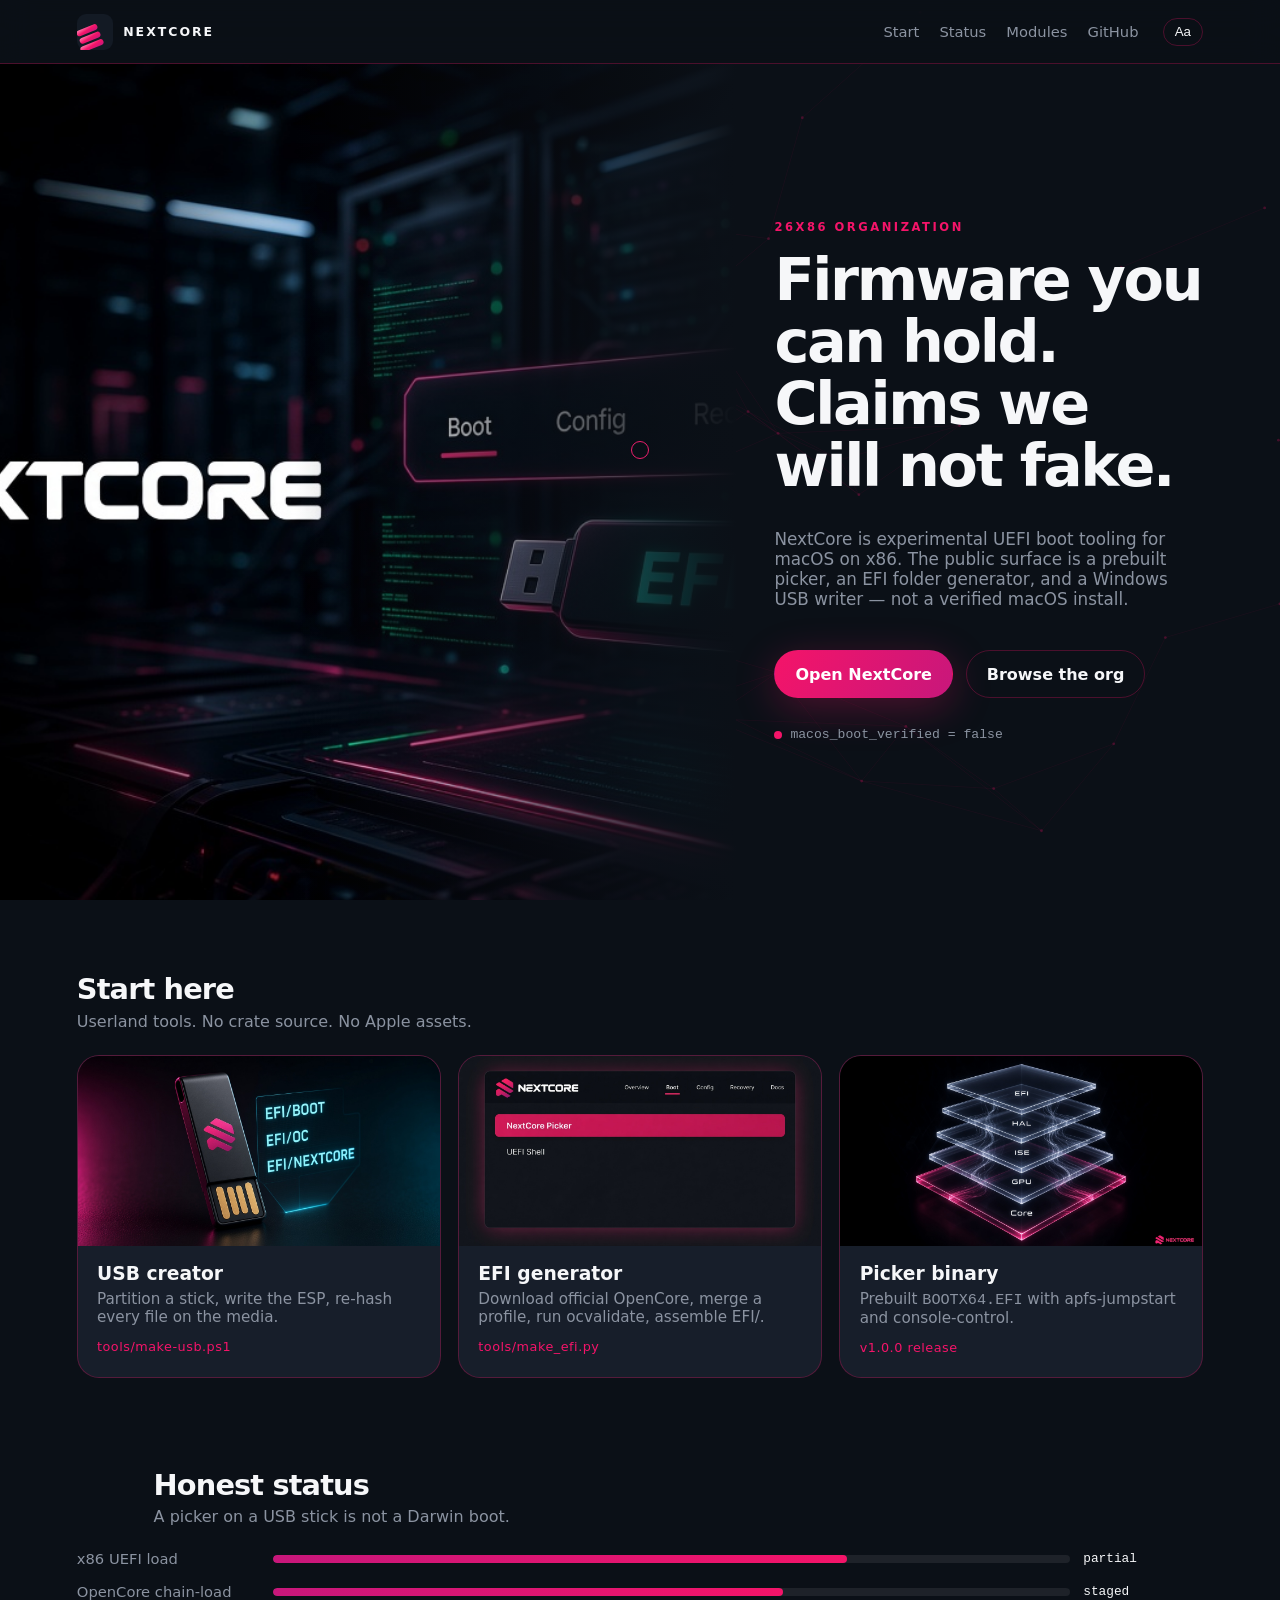
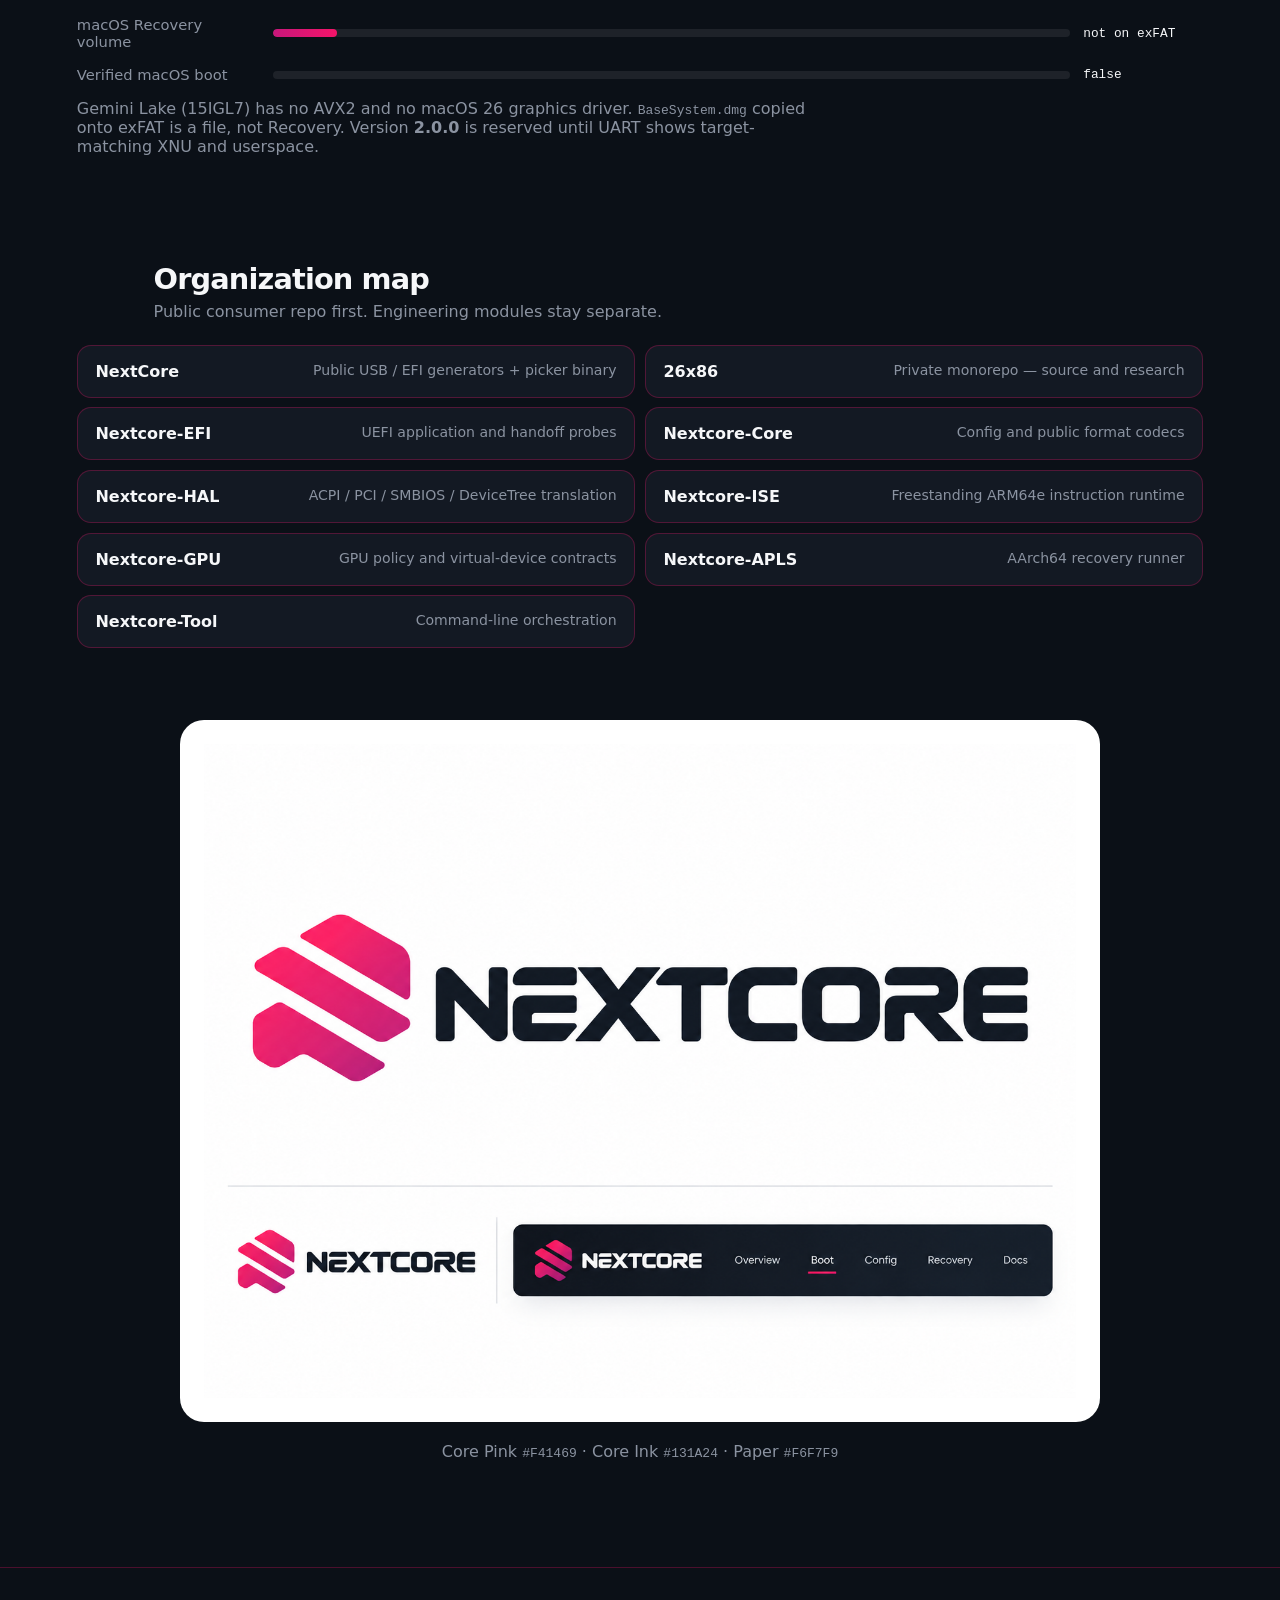
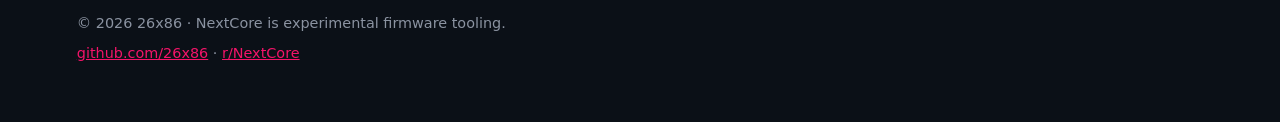
==== index.html @ dd9ae6ea "Add interactive NextCore organization landing. Ship generated brand scenes, a live grid, and honest " ====
<!DOCTYPE html>
<html lang="en">
<head>
  <meta charset="utf-8">
  <meta name="viewport" content="width=device-width, initial-scale=1">
  <title>NextCore — 26x86</title>
  <meta name="description" content="Experimental UEFI boot tooling for macOS on x86. Public USB and EFI generators. macos_boot_verified remains false.">
  <meta property="og:title" content="NextCore — 26x86">
  <meta property="og:description" content="Public USB creator, EFI folder generator, and prebuilt picker. Not a verified macOS boot.">
  <meta property="og:image" content="https://26x86.github.io/assets/nextcore-og.png">
  <meta property="og:type" content="website">
  <meta name="theme-color" content="#131A24">
  <link rel="icon" href="assets/nextcore-logo-mark.png" type="image/png">
  <link rel="stylesheet" href="styles.css">
</head>
<body>
  <div class="cursor" aria-hidden="true"></div>
  <canvas id="grid" aria-hidden="true"></canvas>

  <header class="top">
    <a class="brand" href="#top">
      <img src="assets/mark.svg" width="36" height="36" alt="">
      <span>NEXTCORE</span>
    </a>
    <nav>
      <a href="#start">Start</a>
      <a href="#status">Status</a>
      <a href="#modules">Modules</a>
      <a href="https://github.com/26x86">GitHub</a>
    </nav>
    <button class="theme" type="button" data-theme-toggle aria-label="Toggle light and dark">Aa</button>
  </header>

  <main id="top">
    <section class="hero">
      <div class="hero-visual">
        <img src="assets/nextcore-hero-banner.png" alt="NextCore symbol and UEFI picker laboratory scene">
        <div class="hero-veil"></div>
      </div>
      <div class="hero-copy">
        <p class="kicker">26x86 organization</p>
        <h1>Firmware you can hold.<br>Claims we will not fake.</h1>
        <p class="lede">
          NextCore is experimental UEFI boot tooling for macOS on x86.
          The public surface is a prebuilt picker, an EFI folder generator,
          and a Windows USB writer — not a verified macOS install.
        </p>
        <div class="cta">
          <a class="btn primary magnetic" href="https://github.com/26x86/NextCore">Open NextCore</a>
          <a class="btn ghost magnetic" href="https://github.com/26x86">Browse the org</a>
        </div>
        <p class="chip"><span class="dot"></span> macos_boot_verified = false</p>
      </div>
    </section>

    <section id="start" class="cards">
      <header class="section-head">
        <h2>Start here</h2>
        <p>Userland tools. No crate source. No Apple assets.</p>
      </header>
      <div class="grid3">
        <a class="card tilt" href="https://github.com/26x86/NextCore">
          <img src="assets/nextcore-card-usb.png" alt="USB stick with NextCore mark">
          <div class="card-body">
            <h3>USB creator</h3>
            <p>Partition a stick, write the ESP, re-hash every file on the media.</p>
            <span class="more">tools/make-usb.ps1</span>
          </div>
        </a>
        <a class="card tilt" href="https://github.com/26x86/NextCore">
          <img src="assets/nextcore-card-picker.png" alt="NextCore boot picker interface">
          <div class="card-body">
            <h3>EFI generator</h3>
            <p>Download official OpenCore, merge a profile, run ocvalidate, assemble EFI/.</p>
            <span class="more">tools/make_efi.py</span>
          </div>
        </a>
        <a class="card tilt" href="https://github.com/26x86/NextCore/releases/tag/v1.0.0">
          <img src="assets/nextcore-card-modules.png" alt="Layered firmware architecture">
          <div class="card-body">
            <h3>Picker binary</h3>
            <p>Prebuilt <code>BOOTX64.EFI</code> with apfs-jumpstart and console-control.</p>
            <span class="more">v1.0.0 release</span>
          </div>
        </a>
      </div>
    </section>

    <section id="status" class="status">
      <header class="section-head">
        <h2>Honest status</h2>
        <p>A picker on a USB stick is not a Darwin boot.</p>
      </header>
      <dl class="meters">
        <div>
          <dt>x86 UEFI load</dt>
          <dd><i style="--p:72%"></i><span>partial</span></dd>
        </div>
        <div>
          <dt>OpenCore chain-load</dt>
          <dd><i style="--p:64%"></i><span>staged</span></dd>
        </div>
        <div>
          <dt>macOS Recovery volume</dt>
          <dd><i style="--p:8%"></i><span>not on exFAT</span></dd>
        </div>
        <div>
          <dt>Verified macOS boot</dt>
          <dd><i style="--p:0%"></i><span>false</span></dd>
        </div>
      </dl>
      <p class="fine">
        Gemini Lake (15IGL7) has no AVX2 and no macOS 26 graphics driver.
        <code>BaseSystem.dmg</code> copied onto exFAT is a file, not Recovery.
        Version <strong>2.0.0</strong> is reserved until UART shows target-matching XNU and userspace.
      </p>
    </section>

    <section id="modules" class="modules">
      <header class="section-head">
        <h2>Organization map</h2>
        <p>Public consumer repo first. Engineering modules stay separate.</p>
      </header>
      <div class="mod-list">
        <a href="https://github.com/26x86/NextCore"><strong>NextCore</strong><span>Public USB / EFI generators + picker binary</span></a>
        <a href="https://github.com/26x86/26x86"><strong>26x86</strong><span>Private monorepo — source and research</span></a>
        <a href="https://github.com/26x86/Nextcore-EFI"><strong>Nextcore-EFI</strong><span>UEFI application and handoff probes</span></a>
        <a href="https://github.com/26x86/Nextcore-Core"><strong>Nextcore-Core</strong><span>Config and public format codecs</span></a>
        <a href="https://github.com/26x86/Nextcore-HAL"><strong>Nextcore-HAL</strong><span>ACPI / PCI / SMBIOS / DeviceTree translation</span></a>
        <a href="https://github.com/26x86/Nextcore-ISE"><strong>Nextcore-ISE</strong><span>Freestanding ARM64e instruction runtime</span></a>
        <a href="https://github.com/26x86/Nextcore-GPU"><strong>Nextcore-GPU</strong><span>GPU policy and virtual-device contracts</span></a>
        <a href="https://github.com/26x86/Nextcore-APLS"><strong>Nextcore-APLS</strong><span>AArch64 recovery runner</span></a>
        <a href="https://github.com/26x86/Nextcore-Tool"><strong>Nextcore-Tool</strong><span>Command-line orchestration</span></a>
      </div>
    </section>

    <section class="identity">
      <img class="board" src="assets/nextcore-brand-board.png" alt="NextCore brand board: symbol, wordmark, and dark navigation">
      <p>Core Pink <code>#F41469</code> · Core Ink <code>#131A24</code> · Paper <code>#F6F7F9</code></p>
    </section>
  </main>

  <footer>
    <p>© 2026 26x86 · NextCore is experimental firmware tooling.</p>
    <p><a href="https://github.com/26x86">github.com/26x86</a> · <a href="https://www.reddit.com/r/NextCore/">r/NextCore</a></p>
  </footer>
  <script src="app.js"></script>
</body>
</html>
---- styles.css ----
:root {
  --pink: #f41469;
  --magenta: #c8177b;
  --ink: #131a24;
  --paper: #f6f7f9;
  --muted: #8b93a1;
  --line: rgba(244, 20, 105, 0.28);
  --bg: #0b1017;
  --fg: #f6f7f9;
  --card: #171e2a;
  --cursor: var(--pink);
}

[data-theme="light"] {
  --bg: #f6f7f9;
  --fg: #131a24;
  --card: #ffffff;
  --muted: #5c6573;
  --line: rgba(19, 26, 36, 0.12);
  --cursor: #c8177b;
}

* { box-sizing: border-box; }
html { scroll-behavior: smooth; }
html, body { margin: 0; min-height: 100%; }
body {
  font-family: ui-sans-serif, system-ui, "Segoe UI", sans-serif;
  background: var(--bg);
  color: var(--fg);
  overflow-x: hidden;
}

body.has-cursor { cursor: none; }
body.has-cursor a, body.has-cursor button { cursor: none; }

.cursor {
  position: fixed;
  width: 18px;
  height: 18px;
  border: 1.5px solid var(--cursor);
  border-radius: 50%;
  pointer-events: none;
  z-index: 80;
  transform: translate(-50%, -50%);
  transition: width 0.18s, height 0.18s, background 0.18s;
  mix-blend-mode: exclusion;
}
.cursor.on-link {
  width: 42px;
  height: 42px;
  background: color-mix(in srgb, var(--pink) 35%, transparent);
}

#grid {
  position: fixed;
  inset: 0;
  z-index: 0;
  pointer-events: none;
  opacity: 0.45;
}

.top, main, footer { position: relative; z-index: 1; }

.top {
  position: sticky;
  top: 0;
  display: flex;
  align-items: center;
  gap: 1.5rem;
  padding: 0.85rem 6vw;
  background: color-mix(in srgb, var(--bg) 78%, transparent);
  backdrop-filter: blur(16px);
  border-bottom: 1px solid var(--line);
  z-index: 10;
}
.brand {
  display: flex;
  align-items: center;
  gap: 0.65rem;
  color: inherit;
  text-decoration: none;
  font-weight: 760;
  letter-spacing: 0.16em;
  font-size: 0.78rem;
}
.top nav {
  margin-left: auto;
  display: flex;
  gap: 1.25rem;
}
.top nav a {
  color: var(--muted);
  text-decoration: none;
  font-size: 0.92rem;
}
.top nav a:hover { color: var(--pink); }
.theme {
  border: 1px solid var(--line);
  background: transparent;
  color: var(--fg);
  border-radius: 999px;
  padding: 0.35rem 0.7rem;
}

.hero {
  display: grid;
  grid-template-columns: 1.15fr 0.85fr;
  min-height: calc(100vh - 64px);
}
.hero-visual {
  position: relative;
  overflow: hidden;
}
.hero-visual img {
  width: 100%;
  height: 100%;
  object-fit: cover;
  transform: scale(1.04);
  animation: drift 18s ease-in-out infinite alternate;
}
.hero-veil {
  position: absolute;
  inset: 0;
  background: linear-gradient(90deg, transparent 40%, var(--bg));
}
.hero-copy {
  display: flex;
  flex-direction: column;
  justify-content: center;
  padding: 8vh 6vw 8vh 3vw;
}
.kicker {
  color: var(--pink);
  letter-spacing: 0.22em;
  text-transform: uppercase;
  font-size: 0.72rem;
  font-weight: 700;
}
h1 {
  font-size: clamp(2.1rem, 4.6vw, 4.2rem);
  line-height: 1.05;
  letter-spacing: -0.04em;
  margin: 0.2rem 0 1rem;
}
.lede { color: var(--muted); font-size: 1.05rem; max-width: 38rem; }
.cta { display: flex; gap: 0.8rem; margin: 1.5rem 0 1rem; flex-wrap: wrap; }
.btn {
  display: inline-flex;
  align-items: center;
  padding: 0.85rem 1.25rem;
  border-radius: 999px;
  text-decoration: none;
  font-weight: 650;
  border: 1px solid transparent;
  transition: transform 0.2s, box-shadow 0.2s;
}
.btn.primary {
  background: linear-gradient(120deg, var(--pink), var(--magenta));
  color: white;
  box-shadow: 0 10px 40px rgba(244, 20, 105, 0.28);
}
.btn.ghost {
  border-color: var(--line);
  color: inherit;
}
.chip {
  display: inline-flex;
  align-items: center;
  gap: 0.5rem;
  font-family: ui-monospace, Consolas, monospace;
  font-size: 0.82rem;
  color: var(--muted);
}
.chip .dot {
  width: 8px;
  height: 8px;
  border-radius: 50%;
  background: var(--pink);
  box-shadow: 0 0 0 0 rgba(244, 20, 105, 0.7);
  animation: pulse 1.8s infinite;
}

.section-head { padding: 0 6vw 1.5rem; }
.section-head h2 { margin: 0 0 0.35rem; font-size: 1.8rem; letter-spacing: -0.03em; }
.section-head p { margin: 0; color: var(--muted); }

.cards { padding: 8vh 0 4vh; }
.grid3 {
  display: grid;
  grid-template-columns: repeat(3, 1fr);
  gap: 1.1rem;
  padding: 0 6vw;
}
.card {
  background: var(--card);
  border: 1px solid var(--line);
  border-radius: 22px;
  overflow: hidden;
  color: inherit;
  text-decoration: none;
  transform-style: preserve-3d;
  transition: border-color 0.2s;
}
.card:hover { border-color: var(--pink); }
.card img { width: 100%; height: 190px; object-fit: cover; display: block; }
.card-body { padding: 1.1rem 1.2rem 1.3rem; }
.card-body h3 { margin: 0 0 0.35rem; }
.card-body p { margin: 0; color: var(--muted); font-size: 0.95rem; }
.more {
  display: inline-block;
  margin-top: 0.8rem;
  color: var(--pink);
  font-size: 0.8rem;
  letter-spacing: 0.04em;
}

.status { padding: 6vh 6vw; }
.meters { display: grid; gap: 1rem; margin: 0; }
.meters div { display: grid; grid-template-columns: 180px 1fr; gap: 1rem; align-items: center; }
.meters dt { margin: 0; color: var(--muted); font-size: 0.92rem; }
.meters dd { margin: 0; display: flex; align-items: center; gap: 0.8rem; }
.meters i {
  display: block;
  height: 8px;
  flex: 1;
  border-radius: 99px;
  background: color-mix(in srgb, var(--fg) 8%, transparent);
  position: relative;
  overflow: hidden;
}
.meters i::after {
  content: "";
  position: absolute;
  inset: 0 auto 0 0;
  width: var(--p);
  border-radius: inherit;
  background: linear-gradient(90deg, var(--magenta), var(--pink));
}
.meters span { font-family: ui-monospace, Consolas, monospace; font-size: 0.8rem; width: 7.5rem; }
.fine { color: var(--muted); max-width: 46rem; }

.modules { padding: 4vh 6vw 8vh; }
.mod-list {
  display: grid;
  grid-template-columns: 1fr 1fr;
  gap: 0.6rem;
}
.mod-list a {
  display: flex;
  justify-content: space-between;
  gap: 1rem;
  padding: 1rem 1.1rem;
  border: 1px solid var(--line);
  border-radius: 14px;
  text-decoration: none;
  color: inherit;
  background: color-mix(in srgb, var(--card) 70%, transparent);
}
.mod-list a:hover { border-color: var(--pink); transform: translateX(4px); }
.mod-list span { color: var(--muted); font-size: 0.88rem; }

.identity {
  padding: 0 6vw 10vh;
  text-align: center;
}
.board {
  width: min(920px, 100%);
  border-radius: 24px;
  background: white;
  padding: 1.5rem;
}
.identity p { color: var(--muted); }

footer {
  padding: 2rem 6vw 3rem;
  border-top: 1px solid var(--line);
  color: var(--muted);
  font-size: 0.9rem;
}
footer a { color: var(--pink); }

@keyframes drift {
  from { transform: scale(1.04) translate3d(0, 0, 0); }
  to { transform: scale(1.08) translate3d(-1.5%, -1%, 0); }
}
@keyframes pulse {
  70% { box-shadow: 0 0 0 10px transparent; }
}

@media (max-width: 980px) {
  .hero { grid-template-columns: 1fr; min-height: auto; }
  .hero-visual { height: 42vh; }
  .hero-veil { background: linear-gradient(180deg, transparent, var(--bg)); }
  .grid3, .mod-list { grid-template-columns: 1fr; }
  .meters div { grid-template-columns: 1fr; }
  .top nav { display: none; }
}

@media (prefers-reduced-motion: reduce) {
  *, *::before, *::after { animation: none !important; transition: none !important; }
  html { scroll-behavior: auto; }
}
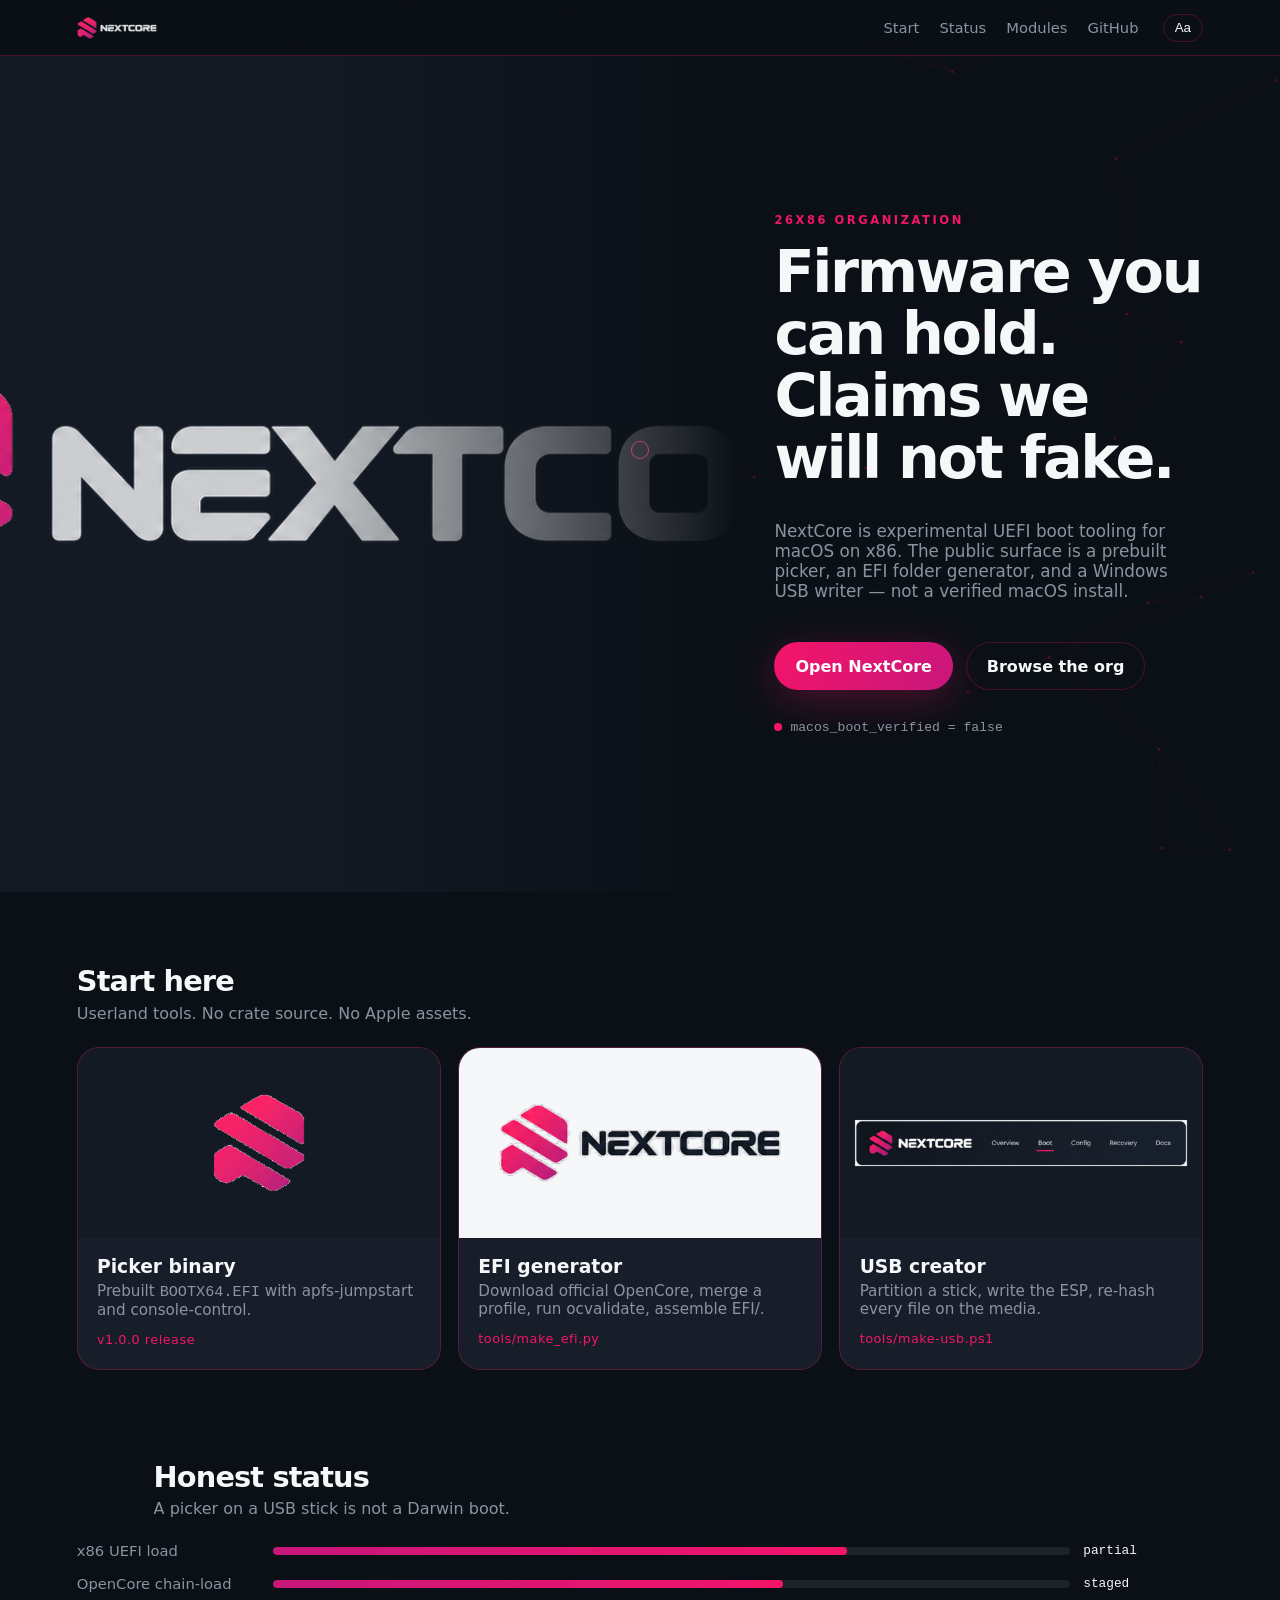
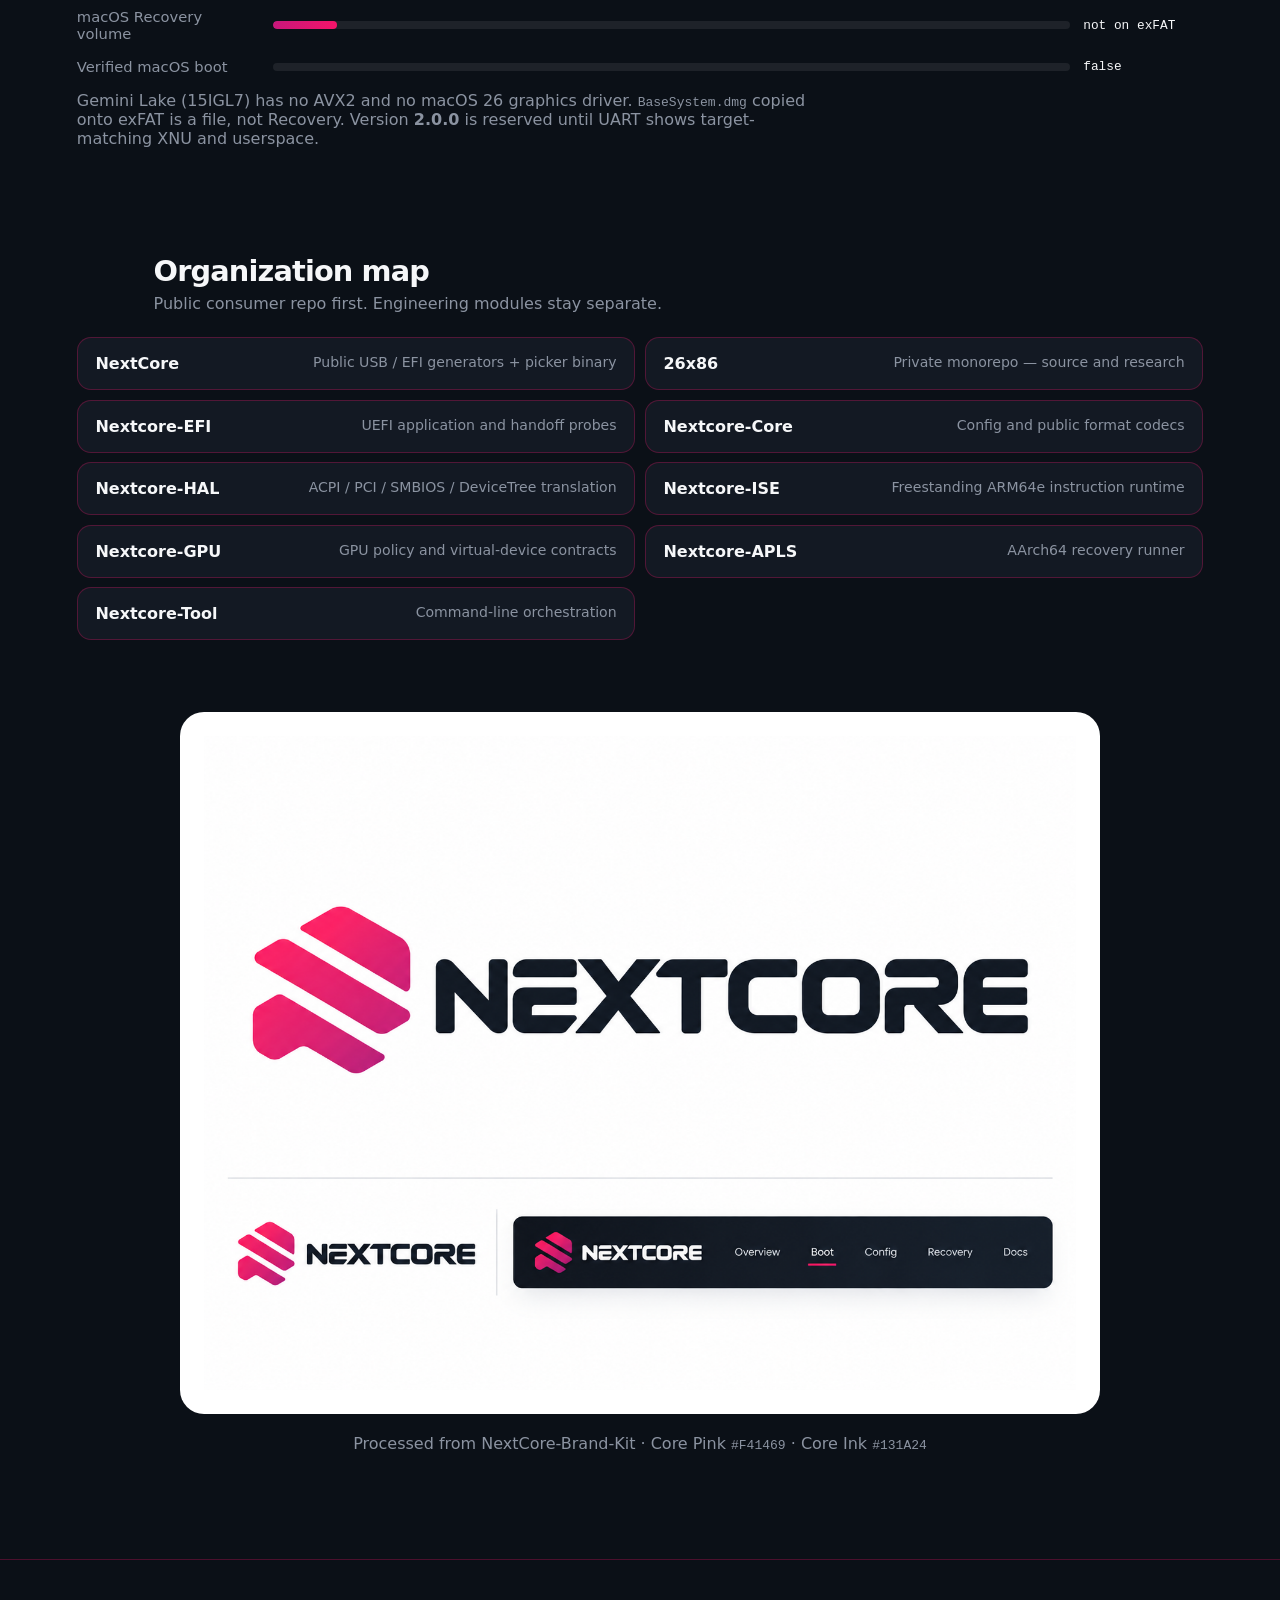
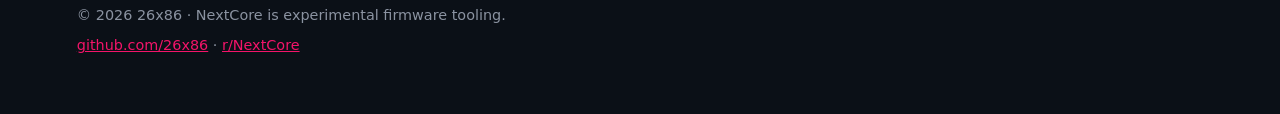
==== commit 38598eb9: "Replace generated marks with processed NextCore brand-kit lockups. Crop the official board into symb" ====
--- a/index.html
+++ b/index.html
@@ -7,10 +7,10 @@
   <meta name="description" content="Experimental UEFI boot tooling for macOS on x86. Public USB and EFI generators. macos_boot_verified remains false.">
   <meta property="og:title" content="NextCore — 26x86">
   <meta property="og:description" content="Public USB creator, EFI folder generator, and prebuilt picker. Not a verified macOS boot.">
-  <meta property="og:image" content="https://26x86.github.io/assets/nextcore-og.png">
+  <meta property="og:image" content="https://26x86.github.io/assets/og.png">
   <meta property="og:type" content="website">
   <meta name="theme-color" content="#131A24">
-  <link rel="icon" href="assets/nextcore-logo-mark.png" type="image/png">
+  <link rel="icon" href="assets/favicon.png" type="image/png">
   <link rel="stylesheet" href="styles.css">
 </head>
 <body>
@@ -19,8 +19,8 @@
 
   <header class="top">
     <a class="brand" href="#top">
-      <img src="assets/mark.svg" width="36" height="36" alt="">
-      <span>NEXTCORE</span>
+      <img class="word dark" src="assets/lockup-compact-white.png" alt="NEXTCORE">
+      <img class="word light" src="assets/lockup-compact-ink.png" alt="">
     </a>
     <nav>
       <a href="#start">Start</a>
@@ -34,7 +34,7 @@
   <main id="top">
     <section class="hero">
       <div class="hero-visual">
-        <img src="assets/nextcore-hero-banner.png" alt="NextCore symbol and UEFI picker laboratory scene">
+        <img src="assets/hero.png" alt="NextCore symbol and wordmark on Core Ink">
         <div class="hero-veil"></div>
       </div>
       <div class="hero-copy">
@@ -60,27 +60,27 @@
       </header>
       <div class="grid3">
         <a class="card tilt" href="https://github.com/26x86/NextCore">
-          <img src="assets/nextcore-card-usb.png" alt="USB stick with NextCore mark">
+          <img src="assets/card-mark.png" alt="NextCore symbol">
           <div class="card-body">
-            <h3>USB creator</h3>
-            <p>Partition a stick, write the ESP, re-hash every file on the media.</p>
-            <span class="more">tools/make-usb.ps1</span>
+            <h3>Picker binary</h3>
+            <p>Prebuilt <code>BOOTX64.EFI</code> with apfs-jumpstart and console-control.</p>
+            <span class="more">v1.0.0 release</span>
           </div>
         </a>
         <a class="card tilt" href="https://github.com/26x86/NextCore">
-          <img src="assets/nextcore-card-picker.png" alt="NextCore boot picker interface">
+          <img src="assets/card-lockup.png" alt="NextCore horizontal lockup">
           <div class="card-body">
             <h3>EFI generator</h3>
             <p>Download official OpenCore, merge a profile, run ocvalidate, assemble EFI/.</p>
             <span class="more">tools/make_efi.py</span>
           </div>
         </a>
-        <a class="card tilt" href="https://github.com/26x86/NextCore/releases/tag/v1.0.0">
-          <img src="assets/nextcore-card-modules.png" alt="Layered firmware architecture">
+        <a class="card tilt" href="https://github.com/26x86/NextCore">
+          <img src="assets/card-nav.png" alt="NextCore dark navigation: Boot selected">
           <div class="card-body">
-            <h3>Picker binary</h3>
-            <p>Prebuilt <code>BOOTX64.EFI</code> with apfs-jumpstart and console-control.</p>
-            <span class="more">v1.0.0 release</span>
+            <h3>USB creator</h3>
+            <p>Partition a stick, write the ESP, re-hash every file on the media.</p>
+            <span class="more">tools/make-usb.ps1</span>
           </div>
         </a>
       </div>
@@ -135,8 +135,8 @@
     </section>
 
     <section class="identity">
-      <img class="board" src="assets/nextcore-brand-board.png" alt="NextCore brand board: symbol, wordmark, and dark navigation">
-      <p>Core Pink <code>#F41469</code> · Core Ink <code>#131A24</code> · Paper <code>#F6F7F9</code></p>
+      <img class="board" src="assets/nextcore-brand-board.png" alt="Official NextCore brand board">
+      <p>Processed from NextCore-Brand-Kit · Core Pink <code>#F41469</code> · Core Ink <code>#131A24</code></p>
     </section>
   </main>
 
--- a/styles.css
+++ b/styles.css
@@ -79,10 +79,14 @@
   gap: 0.65rem;
   color: inherit;
   text-decoration: none;
-  font-weight: 760;
-  letter-spacing: 0.16em;
-  font-size: 0.78rem;
-}
+}
+.brand .word {
+  height: 22px;
+  width: auto;
+}
+.brand .word.light { display: none; }
+[data-theme="light"] .brand .word.dark { display: none; }
+[data-theme="light"] .brand .word.light { display: block; }
 .top nav {
   margin-left: auto;
   display: flex;
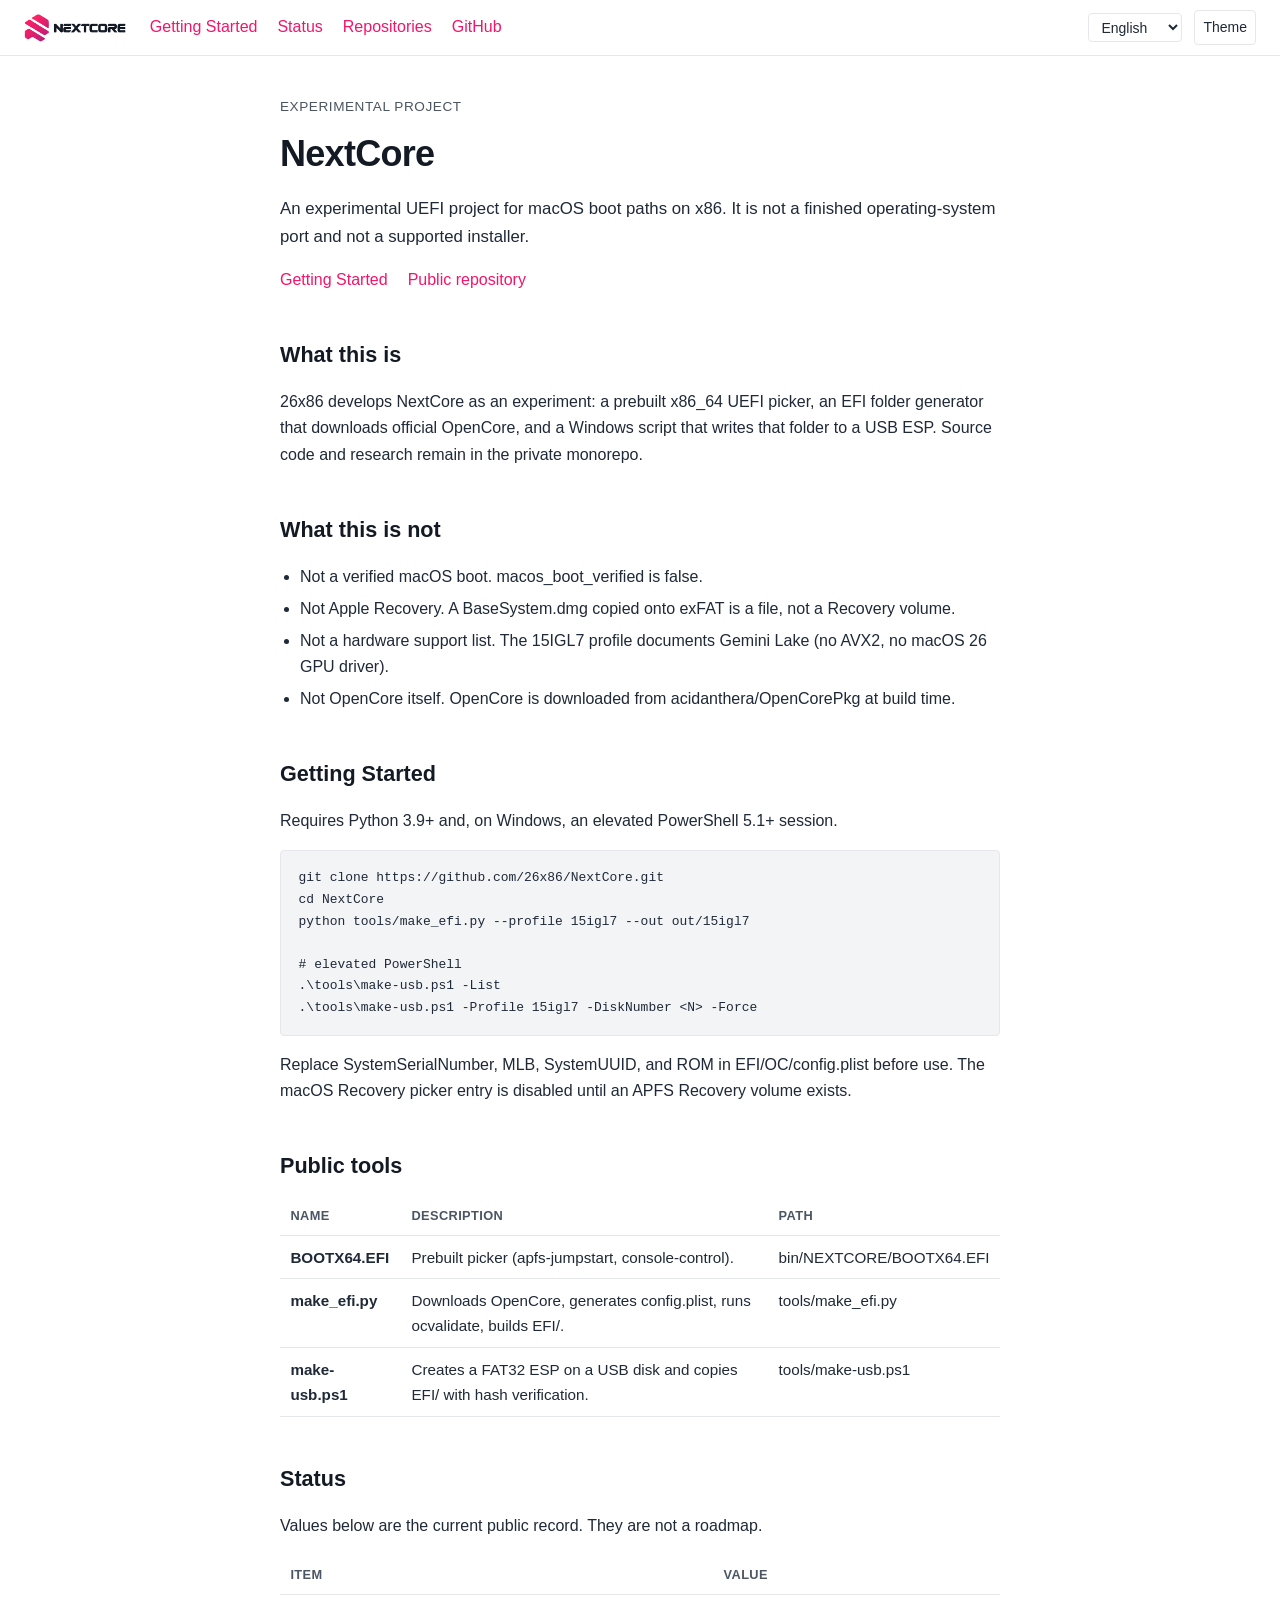
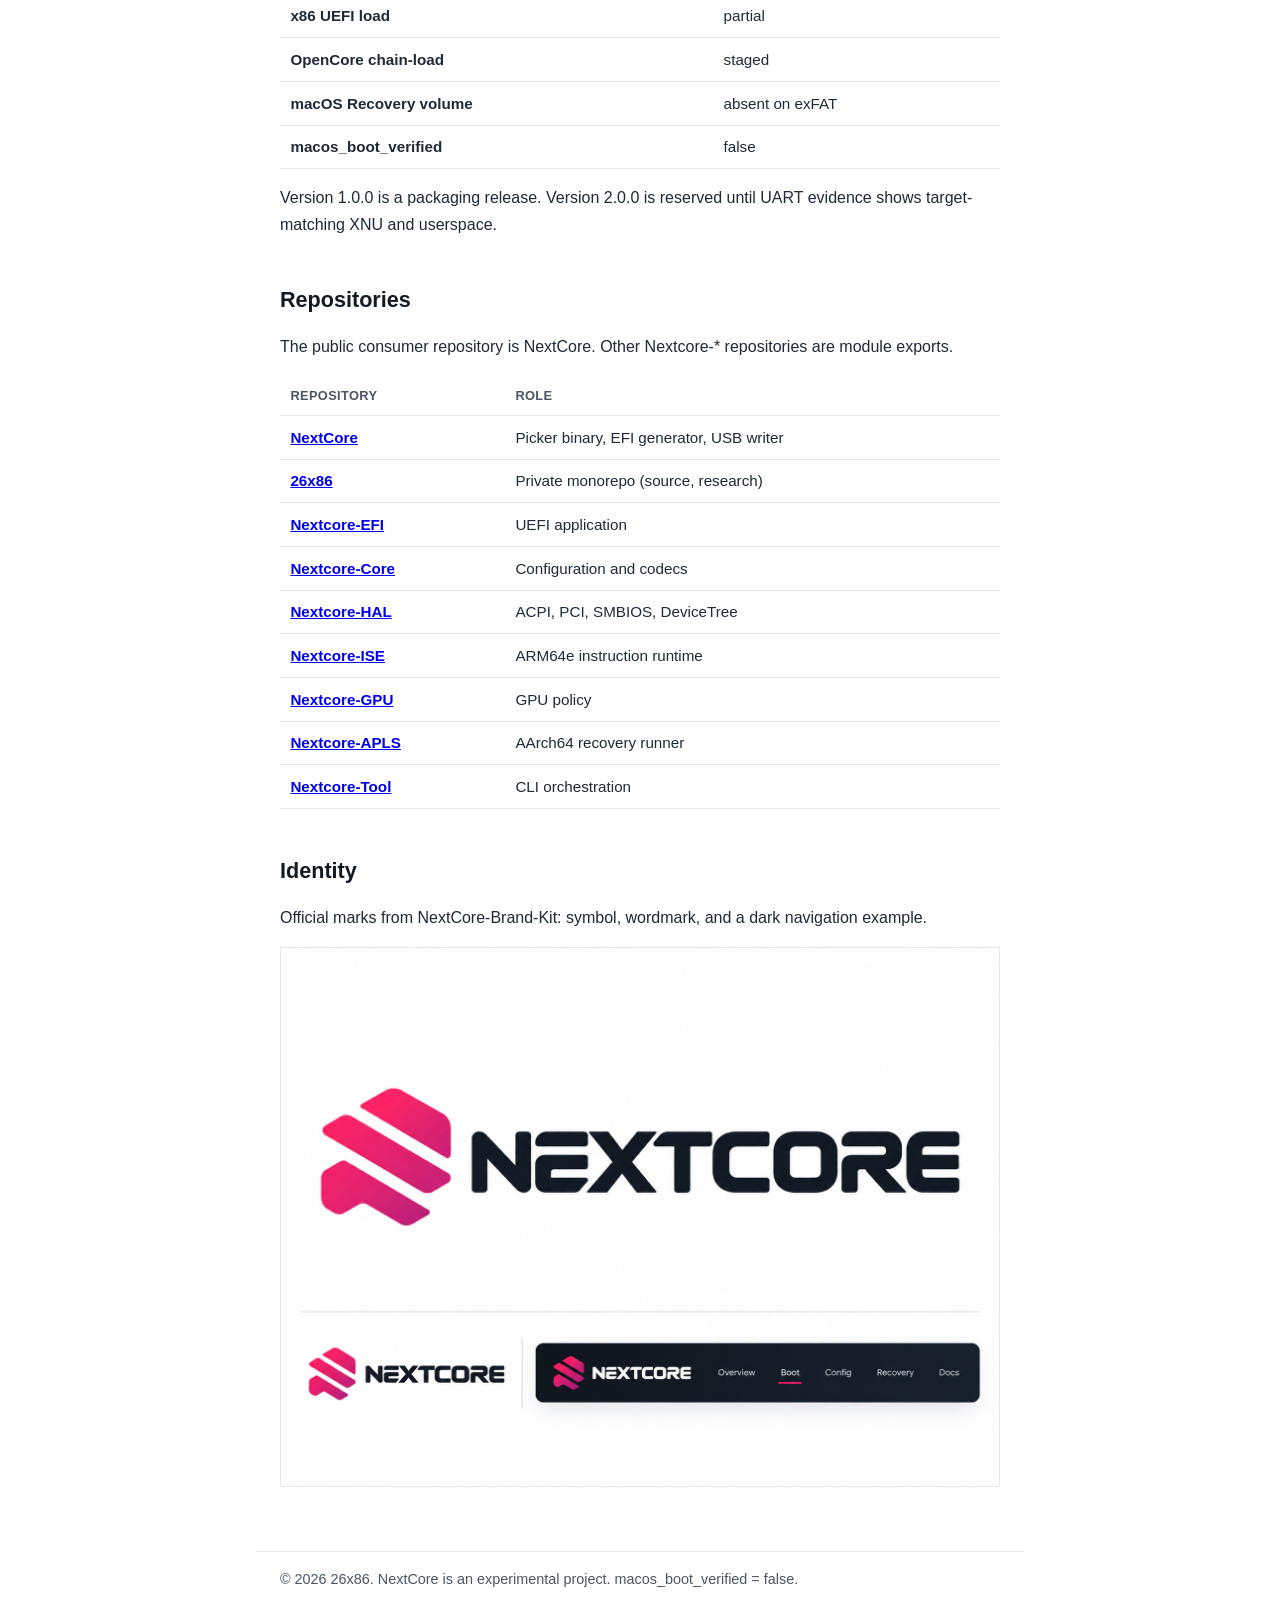
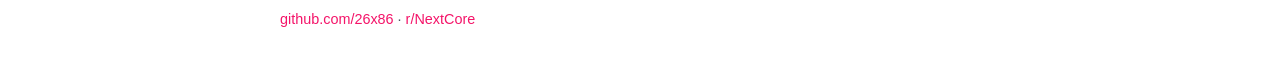
==== commit e73f40a2: "Rewrite the org site as a factual documentation page. Co-authored-by: Cursor <cursoragent@cursor.com" ====
--- a/index.html
+++ b/index.html
@@ -1,149 +1,196 @@
 <!DOCTYPE html>
-<html lang="en">
+<html lang="en" data-theme="light">
 <head>
   <meta charset="utf-8">
   <meta name="viewport" content="width=device-width, initial-scale=1">
-  <title>NextCore — 26x86</title>
-  <meta name="description" content="Experimental UEFI boot tooling for macOS on x86. Public USB and EFI generators. macos_boot_verified remains false.">
-  <meta property="og:title" content="NextCore — 26x86">
-  <meta property="og:description" content="Public USB creator, EFI folder generator, and prebuilt picker. Not a verified macOS boot.">
+  <title>NextCore</title>
+  <meta name="description" content="Experimental UEFI project for macOS on x86. Public EFI picker, EFI folder generator, and USB writer. macos_boot_verified is false.">
+  <meta property="og:title" content="NextCore">
+  <meta property="og:description" content="Experimental UEFI project for macOS on x86. macos_boot_verified is false.">
   <meta property="og:image" content="https://26x86.github.io/assets/og.png">
   <meta property="og:type" content="website">
-  <meta name="theme-color" content="#131A24">
+  <meta name="theme-color" content="#ffffff">
   <link rel="icon" href="assets/favicon.png" type="image/png">
   <link rel="stylesheet" href="styles.css">
 </head>
 <body>
-  <div class="cursor" aria-hidden="true"></div>
-  <canvas id="grid" aria-hidden="true"></canvas>
-
   <header class="top">
     <a class="brand" href="#top">
-      <img class="word dark" src="assets/lockup-compact-white.png" alt="NEXTCORE">
-      <img class="word light" src="assets/lockup-compact-ink.png" alt="">
+      <img class="word light" src="assets/lockup-compact-ink.png" alt="NextCore" data-alt-hero>
+      <img class="word dark" src="assets/lockup-compact-white.png" alt="">
     </a>
-    <nav>
-      <a href="#start">Start</a>
-      <a href="#status">Status</a>
-      <a href="#modules">Modules</a>
-      <a href="https://github.com/26x86">GitHub</a>
+    <button class="menu" type="button" data-menu data-i18n="menu" aria-expanded="false">Menu</button>
+    <nav data-nav>
+      <a href="#start" data-i18n="nav.start">Getting Started</a>
+      <a href="#status" data-i18n="nav.status">Status</a>
+      <a href="#repos" data-i18n="nav.repos">Repositories</a>
+      <a href="https://github.com/26x86" data-i18n="nav.github">GitHub</a>
     </nav>
-    <button class="theme" type="button" data-theme-toggle aria-label="Toggle light and dark">Aa</button>
+    <div class="controls">
+      <label class="lang">
+        <span class="sr" data-i18n="lang">Language</span>
+        <select data-lang-select aria-label="Language">
+          <option value="en">English</option>
+          <option value="ko">한국어</option>
+          <option value="ja">日本語</option>
+          <option value="zh">简体中文</option>
+        </select>
+      </label>
+      <button class="theme" type="button" data-theme-toggle data-i18n="theme">Color scheme</button>
+    </div>
   </header>
 
   <main id="top">
-    <section class="hero">
-      <div class="hero-visual">
-        <img src="assets/hero.png" alt="NextCore symbol and wordmark on Core Ink">
-        <div class="hero-veil"></div>
-      </div>
-      <div class="hero-copy">
-        <p class="kicker">26x86 organization</p>
-        <h1>Firmware you can hold.<br>Claims we will not fake.</h1>
-        <p class="lede">
-          NextCore is experimental UEFI boot tooling for macOS on x86.
-          The public surface is a prebuilt picker, an EFI folder generator,
-          and a Windows USB writer — not a verified macOS install.
-        </p>
-        <div class="cta">
-          <a class="btn primary magnetic" href="https://github.com/26x86/NextCore">Open NextCore</a>
-          <a class="btn ghost magnetic" href="https://github.com/26x86">Browse the org</a>
-        </div>
-        <p class="chip"><span class="dot"></span> macos_boot_verified = false</p>
-      </div>
+    <p class="kicker" data-i18n="kicker">Experimental project</p>
+    <h1 data-i18n="h1">NextCore</h1>
+    <p class="lede" data-i18n="lede">An experimental UEFI project for macOS boot paths on x86. It is not a finished operating-system port and not a supported installer.</p>
+    <p class="cta">
+      <a href="#start" data-i18n="ctaStart">Getting Started</a>
+      <a href="https://github.com/26x86/NextCore" data-i18n="ctaRepo">Public repository</a>
+    </p>
+
+    <section id="about">
+      <h2 data-i18n="whatTitle">What this is</h2>
+      <p data-i18n="whatBody">26x86 develops NextCore as an experiment: a prebuilt x86_64 UEFI picker, an EFI folder generator that downloads official OpenCore, and a Windows script that writes that folder to a USB ESP. Crate source and research stay in the private monorepo.</p>
+      <h2 data-i18n="notTitle">What this is not</h2>
+      <ul>
+        <li data-not="0">Not a verified macOS boot. macos_boot_verified is false.</li>
+        <li data-not="1">Not Apple Recovery. A BaseSystem.dmg copied onto exFAT is a file, not a Recovery volume.</li>
+        <li data-not="2">Not a hardware support list. The 15IGL7 profile documents Gemini Lake (no AVX2, no macOS 26 GPU driver).</li>
+        <li data-not="3">Not OpenCore itself. OpenCore is downloaded from acidanthera/OpenCorePkg at build time.</li>
+      </ul>
     </section>
 
-    <section id="start" class="cards">
-      <header class="section-head">
-        <h2>Start here</h2>
-        <p>Userland tools. No crate source. No Apple assets.</p>
-      </header>
-      <div class="grid3">
-        <a class="card tilt" href="https://github.com/26x86/NextCore">
-          <img src="assets/card-mark.png" alt="NextCore symbol">
-          <div class="card-body">
-            <h3>Picker binary</h3>
-            <p>Prebuilt <code>BOOTX64.EFI</code> with apfs-jumpstart and console-control.</p>
-            <span class="more">v1.0.0 release</span>
-          </div>
-        </a>
-        <a class="card tilt" href="https://github.com/26x86/NextCore">
-          <img src="assets/card-lockup.png" alt="NextCore horizontal lockup">
-          <div class="card-body">
-            <h3>EFI generator</h3>
-            <p>Download official OpenCore, merge a profile, run ocvalidate, assemble EFI/.</p>
-            <span class="more">tools/make_efi.py</span>
-          </div>
-        </a>
-        <a class="card tilt" href="https://github.com/26x86/NextCore">
-          <img src="assets/card-nav.png" alt="NextCore dark navigation: Boot selected">
-          <div class="card-body">
-            <h3>USB creator</h3>
-            <p>Partition a stick, write the ESP, re-hash every file on the media.</p>
-            <span class="more">tools/make-usb.ps1</span>
-          </div>
-        </a>
-      </div>
+    <section id="start">
+      <h2 data-i18n="startTitle">Getting Started</h2>
+      <p data-i18n="startLede">Requires Python 3.9+ and, on Windows, an elevated PowerShell 5.1+ session.</p>
+      <pre><code>git clone https://github.com/26x86/NextCore.git
+cd NextCore
+python tools/make_efi.py --profile 15igl7 --out out/15igl7
+
+# elevated PowerShell
+.\tools\make-usb.ps1 -List
+.\tools\make-usb.ps1 -Profile 15igl7 -DiskNumber &lt;N&gt; -Force</code></pre>
+      <p data-i18n="startNote">Replace SystemSerialNumber, MLB, SystemUUID, and ROM in EFI/OC/config.plist before use. The macOS Recovery picker entry is disabled until an APFS Recovery volume exists.</p>
     </section>
 
-    <section id="status" class="status">
-      <header class="section-head">
-        <h2>Honest status</h2>
-        <p>A picker on a USB stick is not a Darwin boot.</p>
-      </header>
-      <dl class="meters">
-        <div>
-          <dt>x86 UEFI load</dt>
-          <dd><i style="--p:72%"></i><span>partial</span></dd>
-        </div>
-        <div>
-          <dt>OpenCore chain-load</dt>
-          <dd><i style="--p:64%"></i><span>staged</span></dd>
-        </div>
-        <div>
-          <dt>macOS Recovery volume</dt>
-          <dd><i style="--p:8%"></i><span>not on exFAT</span></dd>
-        </div>
-        <div>
-          <dt>Verified macOS boot</dt>
-          <dd><i style="--p:0%"></i><span>false</span></dd>
-        </div>
-      </dl>
-      <p class="fine">
-        Gemini Lake (15IGL7) has no AVX2 and no macOS 26 graphics driver.
-        <code>BaseSystem.dmg</code> copied onto exFAT is a file, not Recovery.
-        Version <strong>2.0.0</strong> is reserved until UART shows target-matching XNU and userspace.
-      </p>
+    <section id="tools">
+      <h2 data-i18n="toolsTitle">Public tools</h2>
+      <table>
+        <thead>
+          <tr>
+            <th>Name</th>
+            <th>Description</th>
+            <th>Path</th>
+          </tr>
+        </thead>
+        <tbody>
+          <tr data-card="0">
+            <th class="name">BOOTX64.EFI</th>
+            <td class="desc">Prebuilt picker (apfs-jumpstart, console-control).</td>
+            <td class="more"><code>bin/NEXTCORE/BOOTX64.EFI</code></td>
+          </tr>
+          <tr data-card="1">
+            <th class="name">make_efi.py</th>
+            <td class="desc">Downloads OpenCore, generates config.plist, runs ocvalidate, builds EFI/.</td>
+            <td class="more"><code>tools/make_efi.py</code></td>
+          </tr>
+          <tr data-card="2">
+            <th class="name">make-usb.ps1</th>
+            <td class="desc">Creates a FAT32 ESP on a USB disk and copies EFI/ with hash verification.</td>
+            <td class="more"><code>tools/make-usb.ps1</code></td>
+          </tr>
+        </tbody>
+      </table>
     </section>
 
-    <section id="modules" class="modules">
-      <header class="section-head">
-        <h2>Organization map</h2>
-        <p>Public consumer repo first. Engineering modules stay separate.</p>
-      </header>
-      <div class="mod-list">
-        <a href="https://github.com/26x86/NextCore"><strong>NextCore</strong><span>Public USB / EFI generators + picker binary</span></a>
-        <a href="https://github.com/26x86/26x86"><strong>26x86</strong><span>Private monorepo — source and research</span></a>
-        <a href="https://github.com/26x86/Nextcore-EFI"><strong>Nextcore-EFI</strong><span>UEFI application and handoff probes</span></a>
-        <a href="https://github.com/26x86/Nextcore-Core"><strong>Nextcore-Core</strong><span>Config and public format codecs</span></a>
-        <a href="https://github.com/26x86/Nextcore-HAL"><strong>Nextcore-HAL</strong><span>ACPI / PCI / SMBIOS / DeviceTree translation</span></a>
-        <a href="https://github.com/26x86/Nextcore-ISE"><strong>Nextcore-ISE</strong><span>Freestanding ARM64e instruction runtime</span></a>
-        <a href="https://github.com/26x86/Nextcore-GPU"><strong>Nextcore-GPU</strong><span>GPU policy and virtual-device contracts</span></a>
-        <a href="https://github.com/26x86/Nextcore-APLS"><strong>Nextcore-APLS</strong><span>AArch64 recovery runner</span></a>
-        <a href="https://github.com/26x86/Nextcore-Tool"><strong>Nextcore-Tool</strong><span>Command-line orchestration</span></a>
-      </div>
+    <section id="status">
+      <h2 data-i18n="statusTitle">Status</h2>
+      <p data-i18n="statusLede">Values below are the current public record. They are not a roadmap.</p>
+      <table>
+        <thead>
+          <tr>
+            <th>Item</th>
+            <th>Value</th>
+          </tr>
+        </thead>
+        <tbody>
+          <tr data-meter="0"><th>x86 UEFI load</th><td>partial</td></tr>
+          <tr data-meter="1"><th>OpenCore chain-load</th><td>staged</td></tr>
+          <tr data-meter="2"><th>macOS Recovery volume</th><td>absent on exFAT</td></tr>
+          <tr data-meter="3"><th>macos_boot_verified</th><td>false</td></tr>
+        </tbody>
+      </table>
+      <p data-i18n="fine">Version 1.0.0 is a packaging release. Version 2.0.0 is reserved until UART evidence shows target-matching XNU and userspace.</p>
     </section>
 
-    <section class="identity">
-      <img class="board" src="assets/nextcore-brand-board.png" alt="Official NextCore brand board">
-      <p>Processed from NextCore-Brand-Kit · Core Pink <code>#F41469</code> · Core Ink <code>#131A24</code></p>
+    <section id="repos">
+      <h2 data-i18n="reposTitle">Repositories</h2>
+      <p data-i18n="reposLede">The public consumer repository is NextCore. Other Nextcore-* repositories are module exports.</p>
+      <table>
+        <thead>
+          <tr>
+            <th>Repository</th>
+            <th>Role</th>
+          </tr>
+        </thead>
+        <tbody>
+          <tr>
+            <th><a href="https://github.com/26x86/NextCore">NextCore</a></th>
+            <td data-mod="0">Picker binary, EFI generator, USB writer</td>
+          </tr>
+          <tr>
+            <th><a href="https://github.com/26x86/26x86">26x86</a></th>
+            <td data-mod="1">Private monorepo (source, research)</td>
+          </tr>
+          <tr>
+            <th><a href="https://github.com/26x86/Nextcore-EFI">Nextcore-EFI</a></th>
+            <td data-mod="2">UEFI application</td>
+          </tr>
+          <tr>
+            <th><a href="https://github.com/26x86/Nextcore-Core">Nextcore-Core</a></th>
+            <td data-mod="3">Configuration and codecs</td>
+          </tr>
+          <tr>
+            <th><a href="https://github.com/26x86/Nextcore-HAL">Nextcore-HAL</a></th>
+            <td data-mod="4">ACPI, PCI, SMBIOS, DeviceTree</td>
+          </tr>
+          <tr>
+            <th><a href="https://github.com/26x86/Nextcore-ISE">Nextcore-ISE</a></th>
+            <td data-mod="5">ARM64e instruction runtime</td>
+          </tr>
+          <tr>
+            <th><a href="https://github.com/26x86/Nextcore-GPU">Nextcore-GPU</a></th>
+            <td data-mod="6">GPU policy</td>
+          </tr>
+          <tr>
+            <th><a href="https://github.com/26x86/Nextcore-APLS">Nextcore-APLS</a></th>
+            <td data-mod="7">AArch64 recovery runner</td>
+          </tr>
+          <tr>
+            <th><a href="https://github.com/26x86/Nextcore-Tool">Nextcore-Tool</a></th>
+            <td data-mod="8">CLI orchestration</td>
+          </tr>
+        </tbody>
+      </table>
+    </section>
+
+    <section id="identity">
+      <h2 data-i18n="identityTitle">Identity</h2>
+      <p data-i18n="identity">Brand board from NextCore-Brand-Kit (symbol, wordmark, dark navigation example).</p>
+      <img class="board" src="assets/nextcore-brand-board.png" alt="NextCore brand board" data-alt-board>
     </section>
   </main>
 
   <footer>
-    <p>© 2026 26x86 · NextCore is experimental firmware tooling.</p>
-    <p><a href="https://github.com/26x86">github.com/26x86</a> · <a href="https://www.reddit.com/r/NextCore/">r/NextCore</a></p>
+    <p data-i18n="footer">© 2026 26x86. NextCore is an experimental project. macos_boot_verified = false.</p>
+    <p>
+      <a href="https://github.com/26x86">github.com/26x86</a>
+      ·
+      <a href="https://www.reddit.com/r/NextCore/">r/NextCore</a>
+    </p>
   </footer>
+  <script src="i18n.js"></script>
   <script src="app.js"></script>
 </body>
 </html>
--- a/styles.css
+++ b/styles.css
@@ -1,306 +1,239 @@
 :root {
   --pink: #f41469;
-  --magenta: #c8177b;
   --ink: #131a24;
-  --paper: #f6f7f9;
-  --muted: #8b93a1;
-  --line: rgba(244, 20, 105, 0.28);
+  --paper: #ffffff;
+  --muted: #4b5563;
+  --line: #e5e7eb;
+  --code: #f3f4f6;
+  --bg: #ffffff;
+  --fg: #1f2937;
+  --header: #ffffff;
+}
+
+[data-theme="dark"] {
+  --paper: #111827;
+  --muted: #9ca3af;
+  --line: #374151;
+  --code: #1f2937;
   --bg: #0b1017;
-  --fg: #f6f7f9;
-  --card: #171e2a;
-  --cursor: var(--pink);
-}
-
-[data-theme="light"] {
-  --bg: #f6f7f9;
-  --fg: #131a24;
-  --card: #ffffff;
-  --muted: #5c6573;
-  --line: rgba(19, 26, 36, 0.12);
-  --cursor: #c8177b;
+  --fg: #e5e7eb;
+  --header: #0b1017;
+  --ink: #f6f7f9;
 }
 
 * { box-sizing: border-box; }
 html { scroll-behavior: smooth; }
-html, body { margin: 0; min-height: 100%; }
+html, body { margin: 0; }
 body {
-  font-family: ui-sans-serif, system-ui, "Segoe UI", sans-serif;
+  font-family: -apple-system, BlinkMacSystemFont, "Segoe UI", Helvetica, Arial, sans-serif;
   background: var(--bg);
   color: var(--fg);
-  overflow-x: hidden;
-}
-
-body.has-cursor { cursor: none; }
-body.has-cursor a, body.has-cursor button { cursor: none; }
-
-.cursor {
-  position: fixed;
-  width: 18px;
-  height: 18px;
-  border: 1.5px solid var(--cursor);
-  border-radius: 50%;
-  pointer-events: none;
-  z-index: 80;
-  transform: translate(-50%, -50%);
-  transition: width 0.18s, height 0.18s, background 0.18s;
-  mix-blend-mode: exclusion;
-}
-.cursor.on-link {
-  width: 42px;
-  height: 42px;
-  background: color-mix(in srgb, var(--pink) 35%, transparent);
-}
-
-#grid {
-  position: fixed;
-  inset: 0;
-  z-index: 0;
-  pointer-events: none;
-  opacity: 0.45;
-}
-
-.top, main, footer { position: relative; z-index: 1; }
+  line-height: 1.65;
+  font-size: 16px;
+}
+
+.sr {
+  position: absolute;
+  width: 1px;
+  height: 1px;
+  overflow: hidden;
+  clip: rect(0 0 0 0);
+}
 
 .top {
   position: sticky;
   top: 0;
+  z-index: 10;
   display: flex;
   align-items: center;
   gap: 1.5rem;
-  padding: 0.85rem 6vw;
-  background: color-mix(in srgb, var(--bg) 78%, transparent);
-  backdrop-filter: blur(16px);
+  min-height: 3.5rem;
+  padding: 0 1.5rem;
+  background: var(--header);
   border-bottom: 1px solid var(--line);
-  z-index: 10;
-}
+}
+
 .brand {
   display: flex;
   align-items: center;
-  gap: 0.65rem;
-  color: inherit;
+  flex: 0 0 auto;
+}
+
+.brand img {
+  display: block;
+  height: 28px;
+  width: auto;
+}
+
+.brand .dark { display: none; }
+[data-theme="dark"] .brand .light { display: none; }
+[data-theme="dark"] .brand .dark { display: block; }
+
+.top nav {
+  display: flex;
+  gap: 1.25rem;
+  flex: 1;
+}
+
+.top nav a,
+.cta a,
+footer a {
+  color: var(--pink);
   text-decoration: none;
 }
-.brand .word {
-  height: 22px;
-  width: auto;
-}
-.brand .word.light { display: none; }
-[data-theme="light"] .brand .word.dark { display: none; }
-[data-theme="light"] .brand .word.light { display: block; }
-.top nav {
+
+.top nav a:hover,
+.cta a:hover,
+footer a:hover {
+  text-decoration: underline;
+}
+
+.controls {
+  display: flex;
+  align-items: center;
+  gap: 0.75rem;
   margin-left: auto;
+}
+
+.lang select,
+.theme,
+.menu {
+  font: inherit;
+  font-size: 0.875rem;
+  color: var(--fg);
+  background: var(--bg);
+  border: 1px solid var(--line);
+  border-radius: 4px;
+  padding: 0.3rem 0.5rem;
+}
+
+.menu { display: none; }
+
+main {
+  max-width: 48rem;
+  margin: 0 auto;
+  padding: 2.5rem 1.5rem 4rem;
+}
+
+.kicker {
+  margin: 0 0 0.35rem;
+  color: var(--muted);
+  font-size: 0.85rem;
+  letter-spacing: 0.04em;
+  text-transform: uppercase;
+}
+
+h1 {
+  margin: 0 0 0.75rem;
+  font-size: 2.25rem;
+  font-weight: 600;
+  letter-spacing: -0.02em;
+  color: var(--ink);
+}
+
+h2 {
+  margin: 2.25rem 0 0.75rem;
+  padding-top: 0.5rem;
+  font-size: 1.35rem;
+  font-weight: 600;
+  color: var(--ink);
+}
+
+.lede {
+  margin: 0 0 1rem;
+  font-size: 1.05rem;
+}
+
+.cta {
   display: flex;
   gap: 1.25rem;
-}
-.top nav a {
+  margin: 0 0 2rem;
+}
+
+ul, ol { padding-left: 1.25rem; }
+li { margin: 0.35rem 0; }
+
+pre {
+  overflow-x: auto;
+  padding: 1rem 1.1rem;
+  background: var(--code);
+  border: 1px solid var(--line);
+  border-radius: 4px;
+  font-size: 0.9rem;
+  line-height: 1.5;
+}
+
+code {
+  font-family: ui-monospace, SFMono-Regular, Menlo, Consolas, monospace;
+  font-size: 0.9em;
+}
+
+p code, td code, li code {
+  padding: 0.1em 0.35em;
+  background: var(--code);
+  border-radius: 3px;
+}
+
+.steps { display: none; }
+
+table {
+  width: 100%;
+  border-collapse: collapse;
+  font-size: 0.95rem;
+}
+
+th, td {
+  text-align: left;
+  vertical-align: top;
+  padding: 0.55rem 0.65rem;
+  border-bottom: 1px solid var(--line);
+}
+
+thead th {
+  font-size: 0.8rem;
+  font-weight: 600;
   color: var(--muted);
-  text-decoration: none;
-  font-size: 0.92rem;
-}
-.top nav a:hover { color: var(--pink); }
-.theme {
+  text-transform: uppercase;
+  letter-spacing: 0.03em;
+}
+
+tbody th { font-weight: 600; }
+
+.board {
+  display: block;
+  width: 100%;
+  height: auto;
+  margin-top: 0.75rem;
   border: 1px solid var(--line);
-  background: transparent;
-  color: var(--fg);
-  border-radius: 999px;
-  padding: 0.35rem 0.7rem;
-}
-
-.hero {
-  display: grid;
-  grid-template-columns: 1.15fr 0.85fr;
-  min-height: calc(100vh - 64px);
-}
-.hero-visual {
-  position: relative;
-  overflow: hidden;
-}
-.hero-visual img {
-  width: 100%;
-  height: 100%;
-  object-fit: cover;
-  transform: scale(1.04);
-  animation: drift 18s ease-in-out infinite alternate;
-}
-.hero-veil {
-  position: absolute;
-  inset: 0;
-  background: linear-gradient(90deg, transparent 40%, var(--bg));
-}
-.hero-copy {
-  display: flex;
-  flex-direction: column;
-  justify-content: center;
-  padding: 8vh 6vw 8vh 3vw;
-}
-.kicker {
-  color: var(--pink);
-  letter-spacing: 0.22em;
-  text-transform: uppercase;
-  font-size: 0.72rem;
-  font-weight: 700;
-}
-h1 {
-  font-size: clamp(2.1rem, 4.6vw, 4.2rem);
-  line-height: 1.05;
-  letter-spacing: -0.04em;
-  margin: 0.2rem 0 1rem;
-}
-.lede { color: var(--muted); font-size: 1.05rem; max-width: 38rem; }
-.cta { display: flex; gap: 0.8rem; margin: 1.5rem 0 1rem; flex-wrap: wrap; }
-.btn {
-  display: inline-flex;
-  align-items: center;
-  padding: 0.85rem 1.25rem;
-  border-radius: 999px;
-  text-decoration: none;
-  font-weight: 650;
-  border: 1px solid transparent;
-  transition: transform 0.2s, box-shadow 0.2s;
-}
-.btn.primary {
-  background: linear-gradient(120deg, var(--pink), var(--magenta));
-  color: white;
-  box-shadow: 0 10px 40px rgba(244, 20, 105, 0.28);
-}
-.btn.ghost {
-  border-color: var(--line);
-  color: inherit;
-}
-.chip {
-  display: inline-flex;
-  align-items: center;
-  gap: 0.5rem;
-  font-family: ui-monospace, Consolas, monospace;
-  font-size: 0.82rem;
-  color: var(--muted);
-}
-.chip .dot {
-  width: 8px;
-  height: 8px;
-  border-radius: 50%;
-  background: var(--pink);
-  box-shadow: 0 0 0 0 rgba(244, 20, 105, 0.7);
-  animation: pulse 1.8s infinite;
-}
-
-.section-head { padding: 0 6vw 1.5rem; }
-.section-head h2 { margin: 0 0 0.35rem; font-size: 1.8rem; letter-spacing: -0.03em; }
-.section-head p { margin: 0; color: var(--muted); }
-
-.cards { padding: 8vh 0 4vh; }
-.grid3 {
-  display: grid;
-  grid-template-columns: repeat(3, 1fr);
-  gap: 1.1rem;
-  padding: 0 6vw;
-}
-.card {
-  background: var(--card);
-  border: 1px solid var(--line);
-  border-radius: 22px;
-  overflow: hidden;
-  color: inherit;
-  text-decoration: none;
-  transform-style: preserve-3d;
-  transition: border-color 0.2s;
-}
-.card:hover { border-color: var(--pink); }
-.card img { width: 100%; height: 190px; object-fit: cover; display: block; }
-.card-body { padding: 1.1rem 1.2rem 1.3rem; }
-.card-body h3 { margin: 0 0 0.35rem; }
-.card-body p { margin: 0; color: var(--muted); font-size: 0.95rem; }
-.more {
-  display: inline-block;
-  margin-top: 0.8rem;
-  color: var(--pink);
-  font-size: 0.8rem;
-  letter-spacing: 0.04em;
-}
-
-.status { padding: 6vh 6vw; }
-.meters { display: grid; gap: 1rem; margin: 0; }
-.meters div { display: grid; grid-template-columns: 180px 1fr; gap: 1rem; align-items: center; }
-.meters dt { margin: 0; color: var(--muted); font-size: 0.92rem; }
-.meters dd { margin: 0; display: flex; align-items: center; gap: 0.8rem; }
-.meters i {
-  display: block;
-  height: 8px;
-  flex: 1;
-  border-radius: 99px;
-  background: color-mix(in srgb, var(--fg) 8%, transparent);
-  position: relative;
-  overflow: hidden;
-}
-.meters i::after {
-  content: "";
-  position: absolute;
-  inset: 0 auto 0 0;
-  width: var(--p);
-  border-radius: inherit;
-  background: linear-gradient(90deg, var(--magenta), var(--pink));
-}
-.meters span { font-family: ui-monospace, Consolas, monospace; font-size: 0.8rem; width: 7.5rem; }
-.fine { color: var(--muted); max-width: 46rem; }
-
-.modules { padding: 4vh 6vw 8vh; }
-.mod-list {
-  display: grid;
-  grid-template-columns: 1fr 1fr;
-  gap: 0.6rem;
-}
-.mod-list a {
-  display: flex;
-  justify-content: space-between;
-  gap: 1rem;
-  padding: 1rem 1.1rem;
-  border: 1px solid var(--line);
-  border-radius: 14px;
-  text-decoration: none;
-  color: inherit;
-  background: color-mix(in srgb, var(--card) 70%, transparent);
-}
-.mod-list a:hover { border-color: var(--pink); transform: translateX(4px); }
-.mod-list span { color: var(--muted); font-size: 0.88rem; }
-
-.identity {
-  padding: 0 6vw 10vh;
-  text-align: center;
-}
-.board {
-  width: min(920px, 100%);
-  border-radius: 24px;
-  background: white;
-  padding: 1.5rem;
-}
-.identity p { color: var(--muted); }
+}
 
 footer {
-  padding: 2rem 6vw 3rem;
-  border-top: 1px solid var(--line);
+  max-width: 48rem;
+  margin: 0 auto;
+  padding: 0 1.5rem 3rem;
   color: var(--muted);
   font-size: 0.9rem;
-}
-footer a { color: var(--pink); }
-
-@keyframes drift {
-  from { transform: scale(1.04) translate3d(0, 0, 0); }
-  to { transform: scale(1.08) translate3d(-1.5%, -1%, 0); }
-}
-@keyframes pulse {
-  70% { box-shadow: 0 0 0 10px transparent; }
-}
-
-@media (max-width: 980px) {
-  .hero { grid-template-columns: 1fr; min-height: auto; }
-  .hero-visual { height: 42vh; }
-  .hero-veil { background: linear-gradient(180deg, transparent, var(--bg)); }
-  .grid3, .mod-list { grid-template-columns: 1fr; }
-  .meters div { grid-template-columns: 1fr; }
-  .top nav { display: none; }
-}
-
-@media (prefers-reduced-motion: reduce) {
-  *, *::before, *::after { animation: none !important; transition: none !important; }
-  html { scroll-behavior: auto; }
-}
+  border-top: 1px solid var(--line);
+}
+
+footer p { margin: 1rem 0 0; }
+
+@media (max-width: 800px) {
+  .menu { display: inline-block; }
+  .top {
+    flex-wrap: wrap;
+    padding: 0.6rem 1rem;
+  }
+  .top nav {
+    display: none;
+    flex-direction: column;
+    gap: 0.5rem;
+    width: 100%;
+    order: 4;
+    padding: 0.25rem 0 0.75rem;
+  }
+  .top nav.open { display: flex; }
+  .controls { margin-left: 0; }
+  h1 { font-size: 1.85rem; }
+  table { display: block; overflow-x: auto; }
+}
